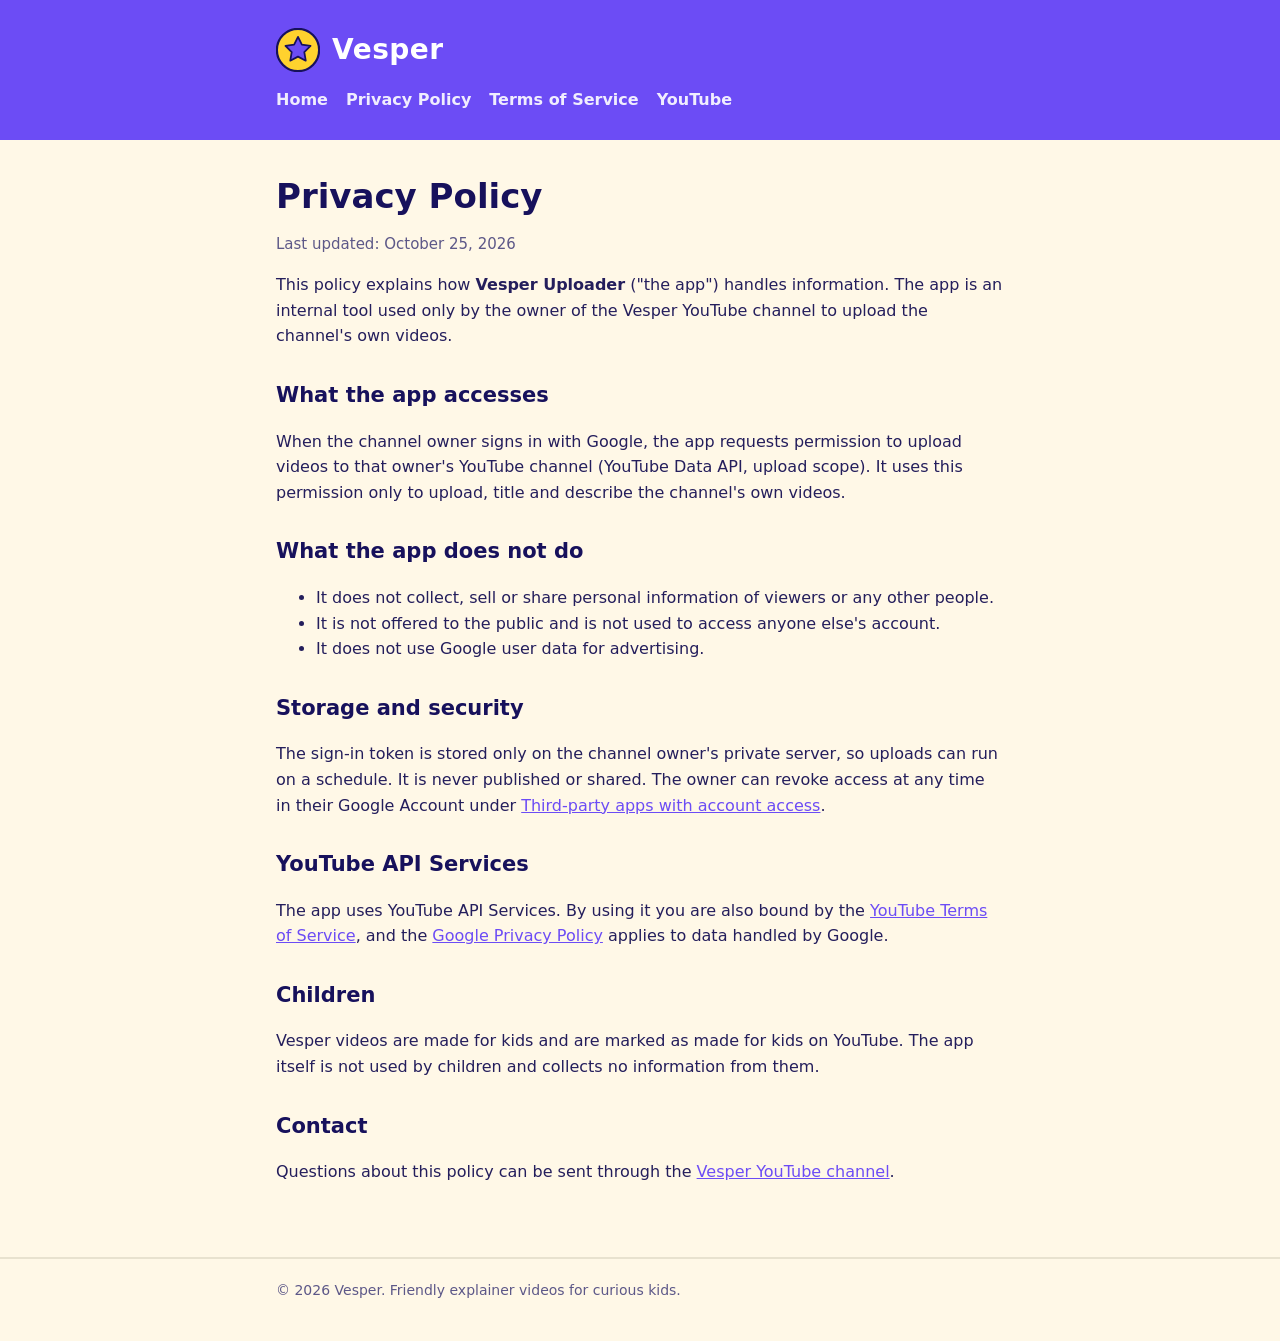
==== privacy.html @ 2d00f84a "Add home, privacy policy and terms pages Co-Authored-By: Claude Opus 5.5 <noreply@anthropic.com> Cla" ====
<!doctype html>
<html lang="en">
<head>
<meta charset="utf-8">
<meta name="viewport" content="width=device-width, initial-scale=1">
<title>Privacy Policy | Vesper</title>
<meta name="description" content="Privacy Policy for Vesper and the Vesper Uploader tool.">
<link rel="stylesheet" href="style.css">
</head>
<body>
<header><div class="wrap">
  <a class="brand" href="./"><svg viewBox="-50 -50 100 100" aria-hidden="true"><circle r="48" fill="#FFD22E" stroke="#17115C" stroke-width="5"/><polygon points="0,-30 8.8,-12.1 28.5,-9.3 14.3,4.6 17.6,24.3 0,15 -17.6,24.3 -14.3,4.6 -28.5,-9.3 -8.8,-12.1" fill="#6C4CF5" stroke="#17115C" stroke-width="4" stroke-linejoin="round"/></svg><b>Vesper</b></a>
  <nav><a href="./">Home</a><a href="privacy.html">Privacy Policy</a><a href="terms.html">Terms of Service</a><a href="https://www.youtube.com/@VesperExplained">YouTube</a></nav>
</div></header>
<main><div class="wrap">
<h1>Privacy Policy</h1>
<p class="muted">Last updated: October 25, 2026</p>
<p>This policy explains how <b>Vesper Uploader</b> ("the app") handles information. The app is an internal tool used only by the owner of the Vesper YouTube channel to upload the channel's own videos.</p>
<h2>What the app accesses</h2>
<p>When the channel owner signs in with Google, the app requests permission to upload videos to that owner's YouTube channel (YouTube Data API, upload scope). It uses this permission only to upload, title and describe the channel's own videos.</p>
<h2>What the app does not do</h2>
<ul>
  <li>It does not collect, sell or share personal information of viewers or any other people.</li>
  <li>It is not offered to the public and is not used to access anyone else's account.</li>
  <li>It does not use Google user data for advertising.</li>
</ul>
<h2>Storage and security</h2>
<p>The sign-in token is stored only on the channel owner's private server, so uploads can run on a schedule. It is never published or shared. The owner can revoke access at any time in their Google Account under <a href="https://myaccount.google.com/permissions">Third-party apps with account access</a>.</p>
<h2>YouTube API Services</h2>
<p>The app uses YouTube API Services. By using it you are also bound by the <a href="https://www.youtube.com/t/terms">YouTube Terms of Service</a>, and the <a href="https://policies.google.com/privacy">Google Privacy Policy</a> applies to data handled by Google.</p>
<h2>Children</h2>
<p>Vesper videos are made for kids and are marked as made for kids on YouTube. The app itself is not used by children and collects no information from them.</p>
<h2>Contact</h2>
<p>Questions about this policy can be sent through the <a href="https://www.youtube.com/@VesperExplained">Vesper YouTube channel</a>.</p>
</div></main>
<footer><div class="wrap">© 2026 Vesper. Friendly explainer videos for curious kids.</div></footer>
</body>
</html>
---- style.css ----
:root { --purple:#6C4CF5; --yellow:#FFD22E; --navy:#17115C; --cream:#FFF8E7; --text:#241E5C; }
* { box-sizing:border-box; }
body { margin:0; font-family:'Inter',system-ui,-apple-system,Segoe UI,Roboto,sans-serif; color:var(--text); background:var(--cream); line-height:1.6; }
header { background:var(--purple); color:#fff; padding:28px 16px; }
.wrap { max-width:760px; margin:0 auto; padding:0 16px; }
.brand { display:flex; align-items:center; gap:12px; text-decoration:none; color:#fff; }
.brand svg { width:44px; height:44px; flex:none; }
.brand b { font-size:28px; font-weight:900; letter-spacing:.5px; }
nav { margin-top:14px; display:flex; gap:18px; flex-wrap:wrap; }
nav a { color:#fff; opacity:.9; font-weight:600; text-decoration:none; }
nav a:hover { opacity:1; text-decoration:underline; }
main { padding:36px 0 56px; }
h1 { font-size:34px; line-height:1.2; margin:0 0 12px; color:var(--navy); }
h2 { font-size:21px; margin:30px 0 8px; color:var(--navy); }
.card { background:#fff; border:3px solid var(--navy); border-radius:20px; padding:20px 22px; margin:22px 0; }
.cast { display:grid; grid-template-columns:repeat(auto-fit,minmax(150px,1fr)); gap:12px; }
.cast div { background:#fff; border:3px solid var(--navy); border-radius:16px; padding:12px 14px; }
.cast b { display:block; color:var(--navy); }
a { color:var(--purple); }
footer { border-top:2px solid #e8e2cf; padding:20px 0 40px; font-size:14px; color:#5d5888; }
.muted { color:#5d5888; font-size:15px; }
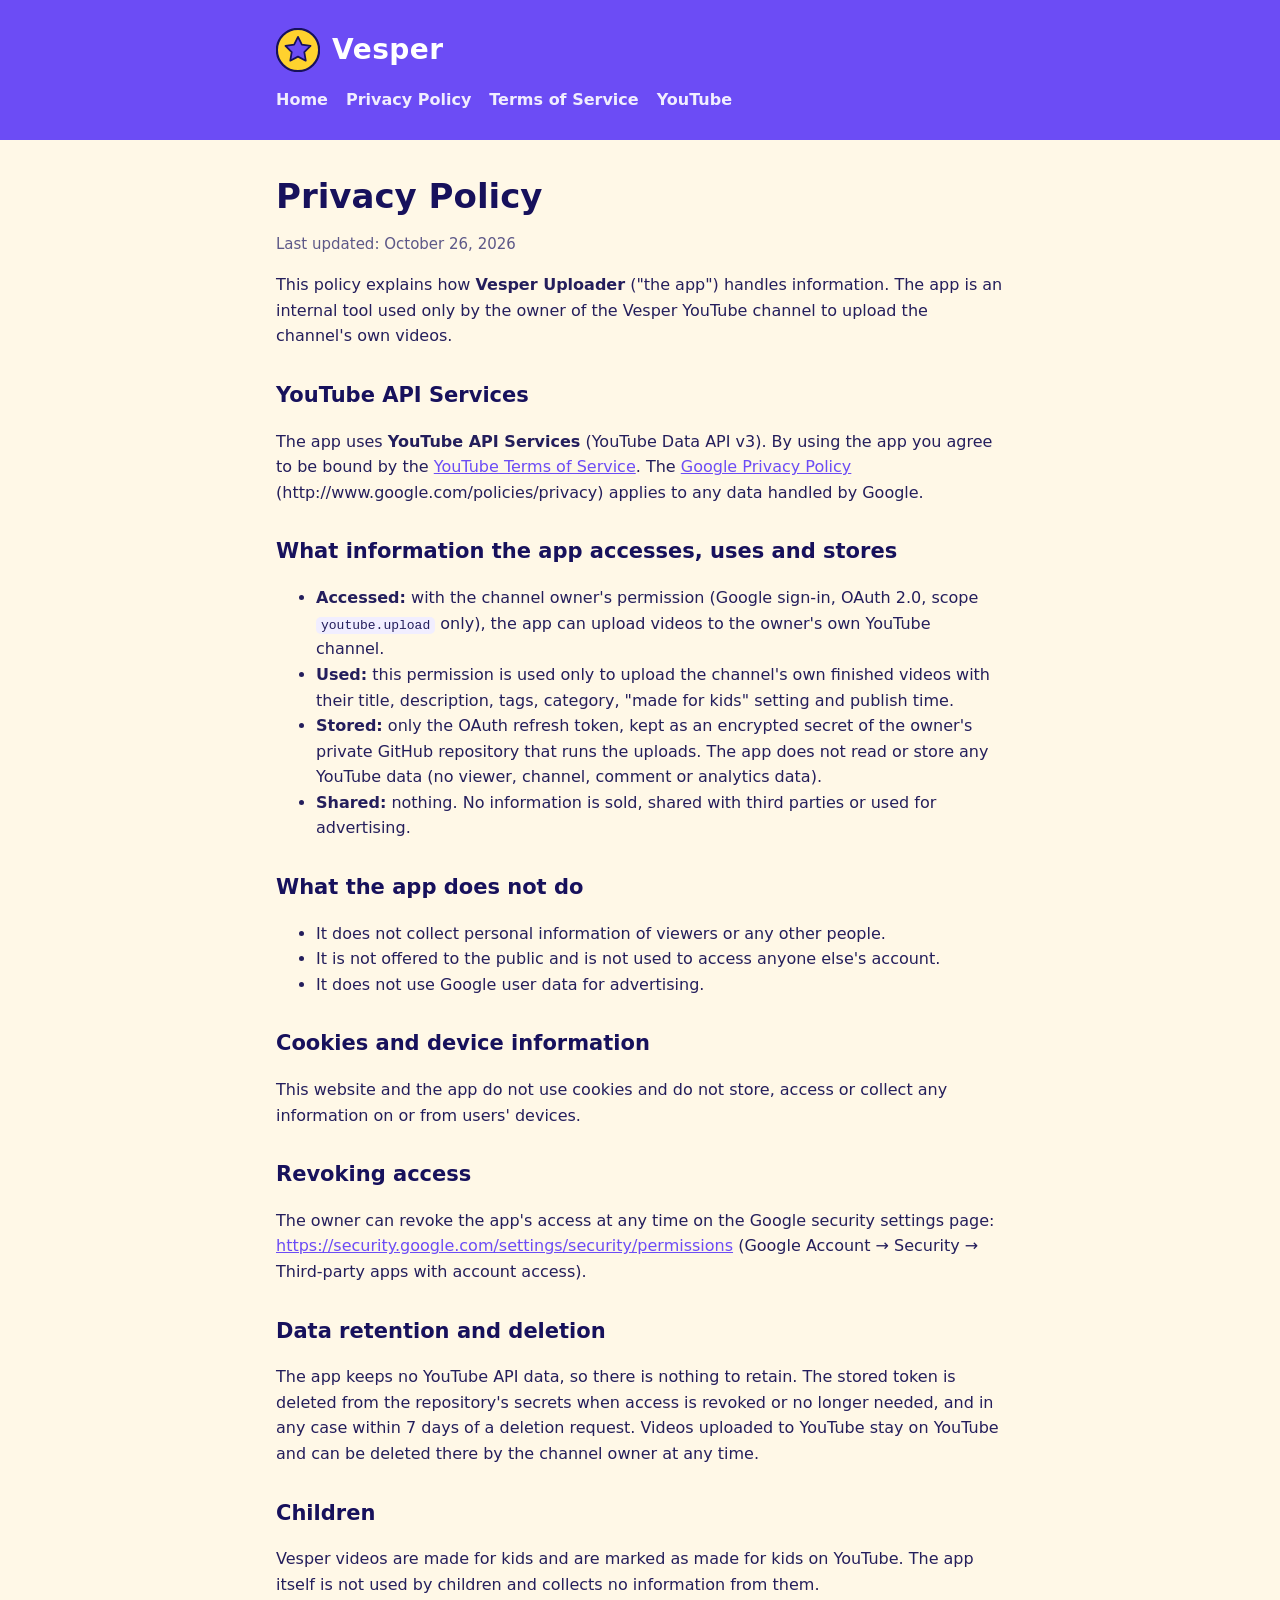
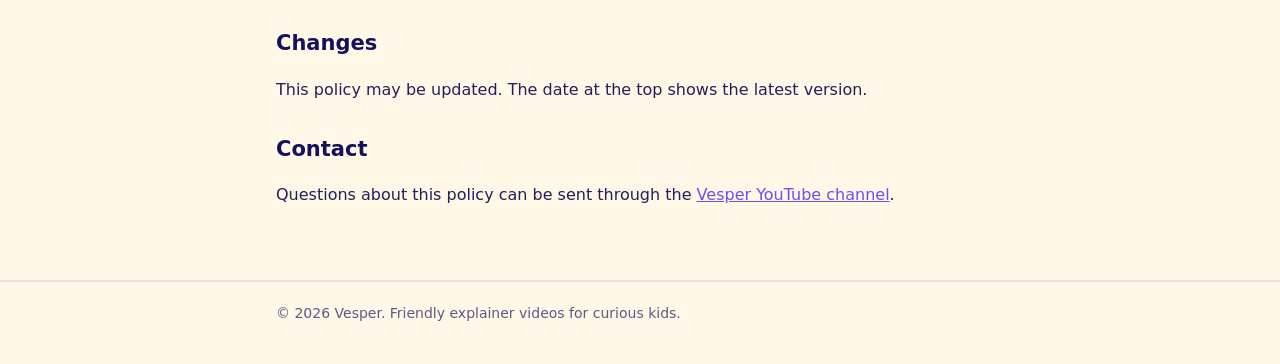
==== commit 9e350d93: "Privacy policy and terms aligned with YouTube API Services policies States use of YouTube API Servic" ====
--- a/privacy.html
+++ b/privacy.html
@@ -14,22 +14,33 @@
 </div></header>
 <main><div class="wrap">
 <h1>Privacy Policy</h1>
-<p class="muted">Last updated: October 25, 2026</p>
+<p class="muted">Last updated: October 26, 2026</p>
 <p>This policy explains how <b>Vesper Uploader</b> ("the app") handles information. The app is an internal tool used only by the owner of the Vesper YouTube channel to upload the channel's own videos.</p>
-<h2>What the app accesses</h2>
-<p>When the channel owner signs in with Google, the app requests permission to upload videos to that owner's YouTube channel (YouTube Data API, upload scope). It uses this permission only to upload, title and describe the channel's own videos.</p>
+<h2>YouTube API Services</h2>
+<p>The app uses <b>YouTube API Services</b> (YouTube Data API v3). By using the app you agree to be bound by the <a href="https://www.youtube.com/t/terms">YouTube Terms of Service</a>. The <a href="https://policies.google.com/privacy">Google Privacy Policy</a> (http://www.google.com/policies/privacy) applies to any data handled by Google.</p>
+<h2>What information the app accesses, uses and stores</h2>
+<ul>
+  <li><b>Accessed:</b> with the channel owner's permission (Google sign-in, OAuth 2.0, scope <code>youtube.upload</code> only), the app can upload videos to the owner's own YouTube channel.</li>
+  <li><b>Used:</b> this permission is used only to upload the channel's own finished videos with their title, description, tags, category, "made for kids" setting and publish time.</li>
+  <li><b>Stored:</b> only the OAuth refresh token, kept as an encrypted secret of the owner's private GitHub repository that runs the uploads. The app does not read or store any YouTube data (no viewer, channel, comment or analytics data).</li>
+  <li><b>Shared:</b> nothing. No information is sold, shared with third parties or used for advertising.</li>
+</ul>
 <h2>What the app does not do</h2>
 <ul>
-  <li>It does not collect, sell or share personal information of viewers or any other people.</li>
+  <li>It does not collect personal information of viewers or any other people.</li>
   <li>It is not offered to the public and is not used to access anyone else's account.</li>
   <li>It does not use Google user data for advertising.</li>
 </ul>
-<h2>Storage and security</h2>
-<p>The sign-in token is stored only on the channel owner's private server, so uploads can run on a schedule. It is never published or shared. The owner can revoke access at any time in their Google Account under <a href="https://myaccount.google.com/permissions">Third-party apps with account access</a>.</p>
-<h2>YouTube API Services</h2>
-<p>The app uses YouTube API Services. By using it you are also bound by the <a href="https://www.youtube.com/t/terms">YouTube Terms of Service</a>, and the <a href="https://policies.google.com/privacy">Google Privacy Policy</a> applies to data handled by Google.</p>
+<h2>Cookies and device information</h2>
+<p>This website and the app do not use cookies and do not store, access or collect any information on or from users' devices.</p>
+<h2>Revoking access</h2>
+<p>The owner can revoke the app's access at any time on the Google security settings page: <a href="https://security.google.com/settings/security/permissions">https://security.google.com/settings/security/permissions</a> (Google Account &rarr; Security &rarr; Third-party apps with account access).</p>
+<h2>Data retention and deletion</h2>
+<p>The app keeps no YouTube API data, so there is nothing to retain. The stored token is deleted from the repository's secrets when access is revoked or no longer needed, and in any case within 7 days of a deletion request. Videos uploaded to YouTube stay on YouTube and can be deleted there by the channel owner at any time.</p>
 <h2>Children</h2>
 <p>Vesper videos are made for kids and are marked as made for kids on YouTube. The app itself is not used by children and collects no information from them.</p>
+<h2>Changes</h2>
+<p>This policy may be updated. The date at the top shows the latest version.</p>
 <h2>Contact</h2>
 <p>Questions about this policy can be sent through the <a href="https://www.youtube.com/@VesperExplained">Vesper YouTube channel</a>.</p>
 </div></main>
--- a/style.css
+++ b/style.css
@@ -19,3 +19,7 @@
 a { color:var(--purple); }
 footer { border-top:2px solid #e8e2cf; padding:20px 0 40px; font-size:14px; color:#5d5888; }
 .muted { color:#5d5888; font-size:15px; }
+
+.ytbadge{display:inline-block;background:#FF0000;color:#fff;border-radius:8px;padding:2px 10px;font-size:.8em;margin-right:8px;vertical-align:middle}
+.card.yt{margin-top:18px}
+code{background:#F1EEFF;padding:1px 5px;border-radius:5px}
